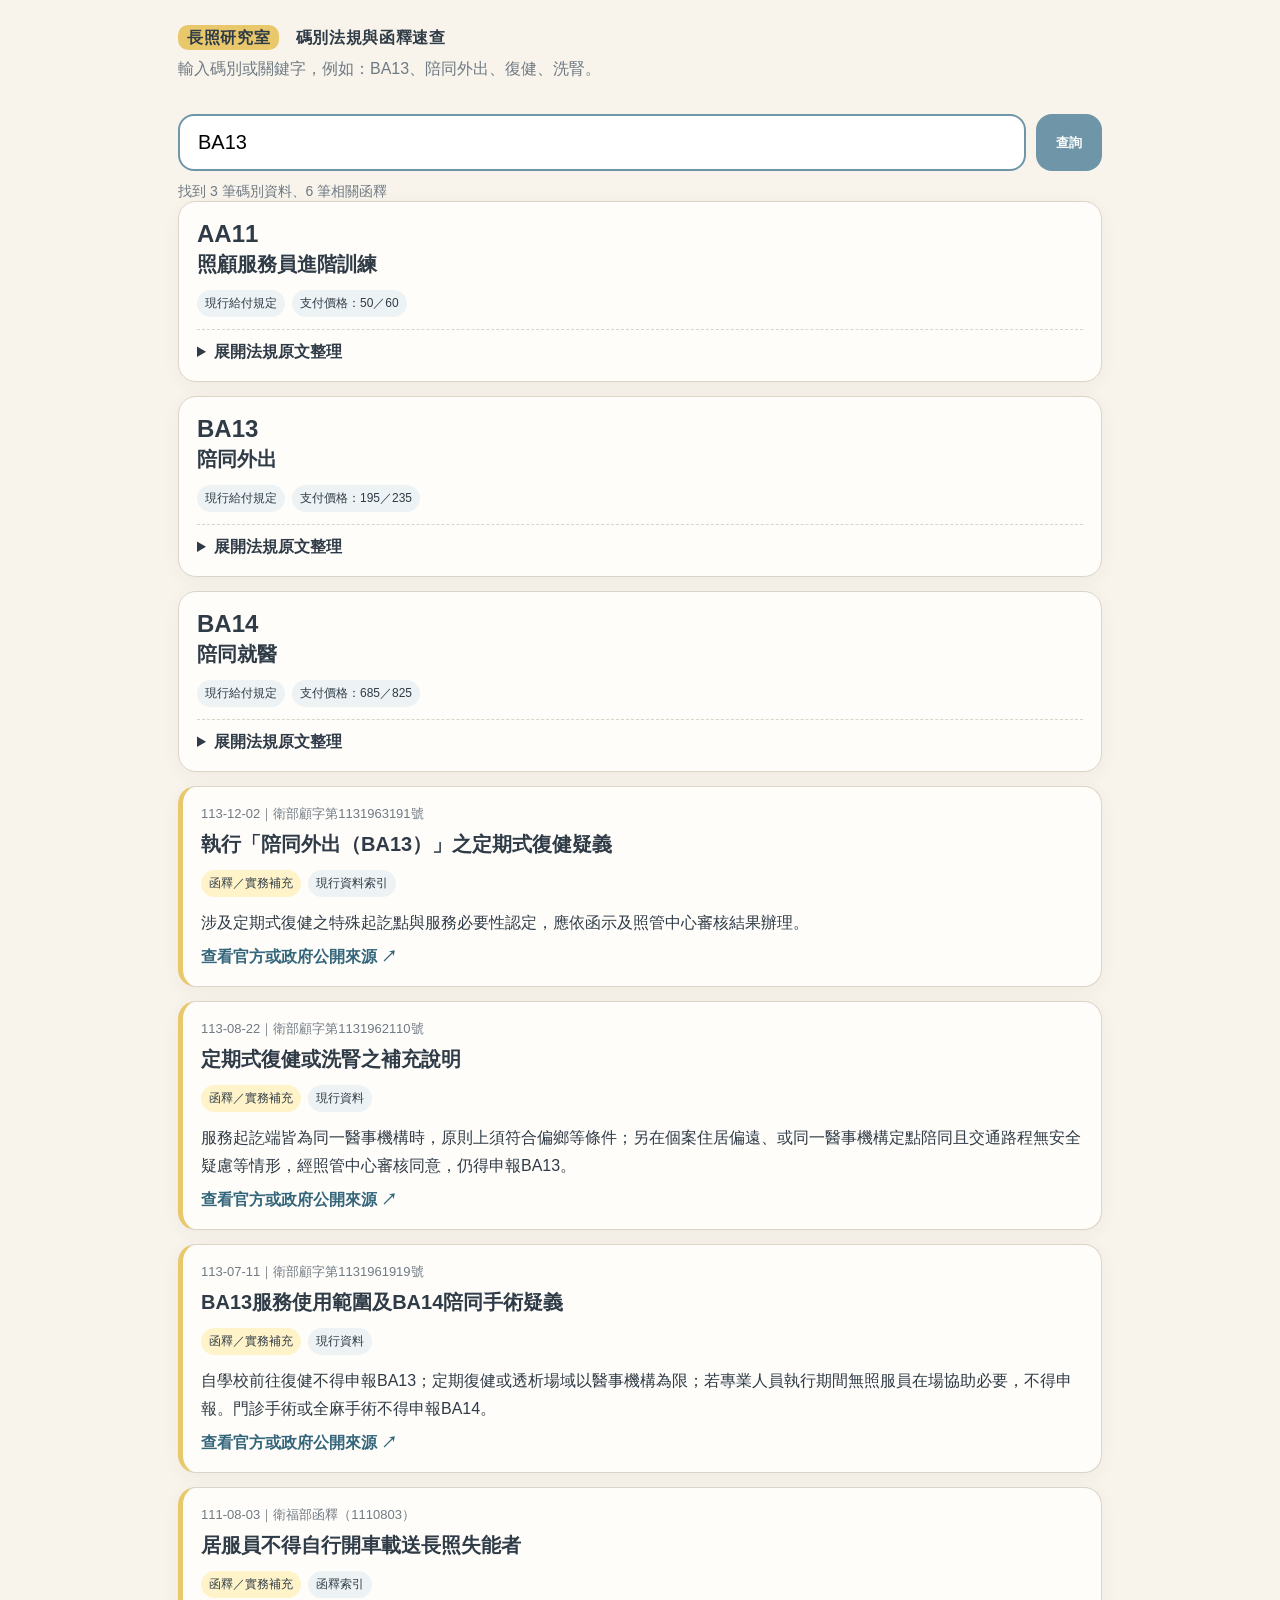
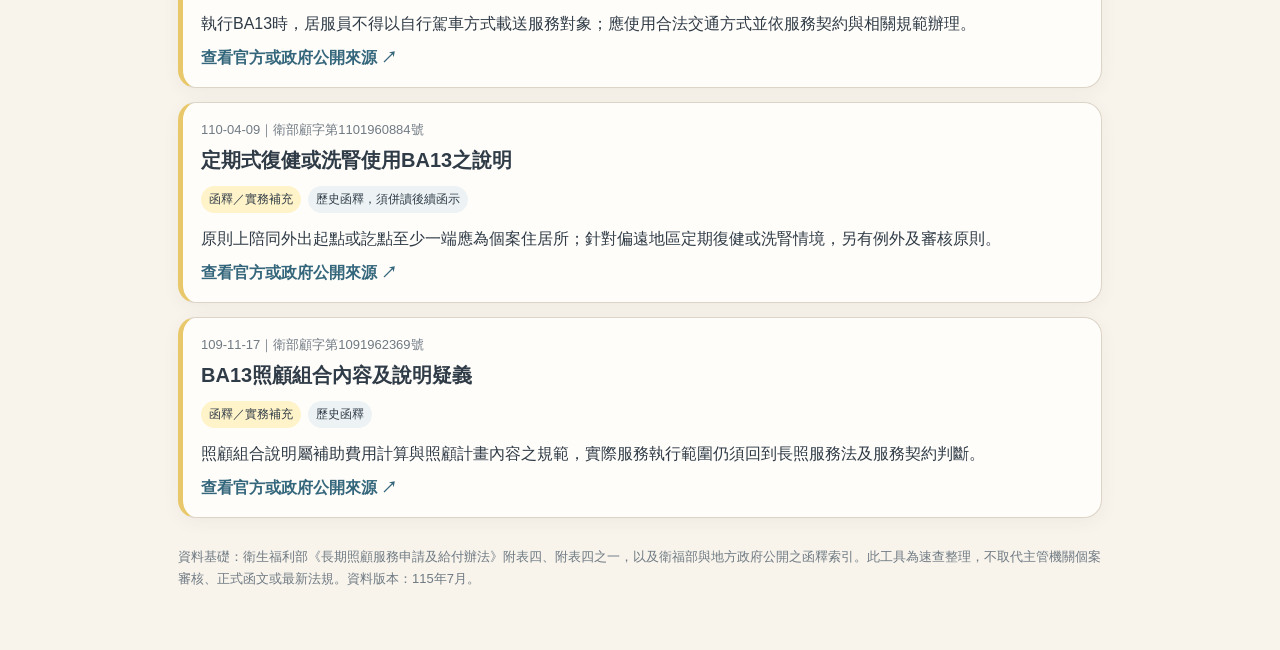
==== law/index.html @ fe9f3be3 "Add files via upload" ====
<!doctype html><html lang="zh-Hant"><head><meta charset="utf-8"><meta name="viewport" content="width=device-width,initial-scale=1"><title>長照研究室｜碼別法規與函釋速查</title><style>
:root{--bg:#f8f4ec;--card:#fffdfa;--ink:#2f3b46;--muted:#6f7a83;--blue:#6f96a8;--yellow:#e8c86b;--line:#ddd4c8;--warn:#fff3c9}*{box-sizing:border-box}body{margin:0;background:var(--bg);color:var(--ink);font-family:-apple-system,BlinkMacSystemFont,"Noto Sans TC","PingFang TC",sans-serif}.wrap{max-width:960px;margin:auto;padding:28px 18px 60px}header{margin-bottom:22px}.brand{font-weight:800;letter-spacing:.04em}.brand span{background:var(--yellow);padding:4px 9px;border-radius:10px}.sub{color:var(--muted);margin-top:10px}.search{display:flex;gap:10px;position:sticky;top:0;padding:12px 0;background:linear-gradient(var(--bg) 80%,transparent);z-index:5}.search input{flex:1;font-size:20px;padding:15px 18px;border:2px solid var(--blue);border-radius:16px;background:#fff;outline:none}.search button{border:0;border-radius:16px;padding:0 20px;background:var(--blue);color:white;font-weight:700}.hint,.count{color:var(--muted);font-size:14px}.grid{display:grid;gap:14px}.card{background:var(--card);border:1px solid var(--line);border-radius:18px;padding:18px;box-shadow:0 4px 18px rgba(60,50,40,.05)}.code{font-size:24px;font-weight:900}.title{font-size:20px;font-weight:700;margin:3px 0 12px}.tags{display:flex;gap:7px;flex-wrap:wrap;margin-bottom:12px}.tag{font-size:12px;background:#edf3f5;padding:5px 8px;border-radius:99px}.tag.warn{background:var(--warn)}details{border-top:1px dashed var(--line);padding-top:12px;margin-top:12px}summary{cursor:pointer;font-weight:700}.raw{white-space:pre-wrap;font-size:14px;line-height:1.7;margin-top:10px;background:#f6f3ed;padding:14px;border-radius:12px;overflow:auto}.interp{border-left:5px solid var(--yellow)}.meta{font-size:13px;color:var(--muted);margin-bottom:8px}.summary{line-height:1.75}.source{display:inline-block;margin-top:10px;color:#35677c;font-weight:700;text-decoration:none}.empty{text-align:center;padding:40px;color:var(--muted)}footer{margin-top:28px;font-size:13px;color:var(--muted);line-height:1.7}@media(max-width:620px){.search button{display:none}.code{font-size:22px}.title{font-size:18px}}
</style></head><body><div class="wrap"><header><div class="brand"><span>長照研究室</span>　碼別法規與函釋速查</div><div class="sub">輸入碼別或關鍵字，例如：BA13、陪同外出、復健、洗腎。</div></header><div class="search"><input id="q" autofocus placeholder="輸入碼別或服務名稱"><button id="go">查詢</button></div><div id="count" class="count"></div><div id="results" class="grid"></div><footer>資料基礎：衛生福利部《長期照顧服務申請及給付辦法》附表四、附表四之一，以及衛福部與地方政府公開之函釋索引。此工具為速查整理，不取代主管機關個案審核、正式函文或最新法規。資料版本：115年7月。</footer></div><script src="data.js"></script><script>
const q=document.querySelector('#q'),results=document.querySelector('#results'),count=document.querySelector('#count');
const norm=s=>(s||'').toString().toLowerCase().replace(/[\s()（）－—_-]/g,'');
function esc(s){return String(s).replace(/[&<>"']/g,m=>({'&':'&amp;','<':'&lt;','>':'&gt;','"':'&quot;',"'":'&#39;'}[m]))}
function render(){const term=norm(q.value); if(!term){results.innerHTML='<div class="empty">輸入 BA13 試試看。</div>';count.textContent='';return}
 const codes=CODE_DATA.filter(x=>norm(x.searchText).includes(term)).slice(0,30);
 const ints=INTERPRETATIONS.filter(x=>norm([x.codes,x.title,x.summary,x.keywords,x.docNo].join(' ')).includes(term));
 count.textContent=`找到 ${codes.length} 筆碼別資料、${ints.length} 筆相關函釋`;
 let h=''; codes.forEach(x=>{h+=`<section class="card"><div class="code">${esc(x.code)}</div><div class="title">${esc(x.title)}</div><div class="tags"><span class="tag">現行給付規定</span>${x.prices?.length?`<span class="tag">支付價格：${esc(x.prices.join('／'))}</span>`:''}</div><details><summary>展開法規原文整理</summary><div class="raw">${esc(x.raw)}</div></details></section>`});
 ints.forEach(x=>{h+=`<section class="card interp"><div class="meta">${esc(x.date)}｜${esc(x.docNo)}</div><div class="title">${esc(x.title)}</div><div class="tags"><span class="tag warn">函釋／實務補充</span><span class="tag">${esc(x.status)}</span></div><div class="summary">${esc(x.summary)}</div><a class="source" href="${esc(x.source)}" target="_blank" rel="noopener">查看官方或政府公開來源 ↗</a></section>`});
 results.innerHTML=h||'<div class="empty">目前沒有找到資料。可改用碼別、服務名稱或情境關鍵字。</div>'}
q.addEventListener('input',render);document.querySelector('#go').onclick=render;q.value='BA13';render();</script></body></html>
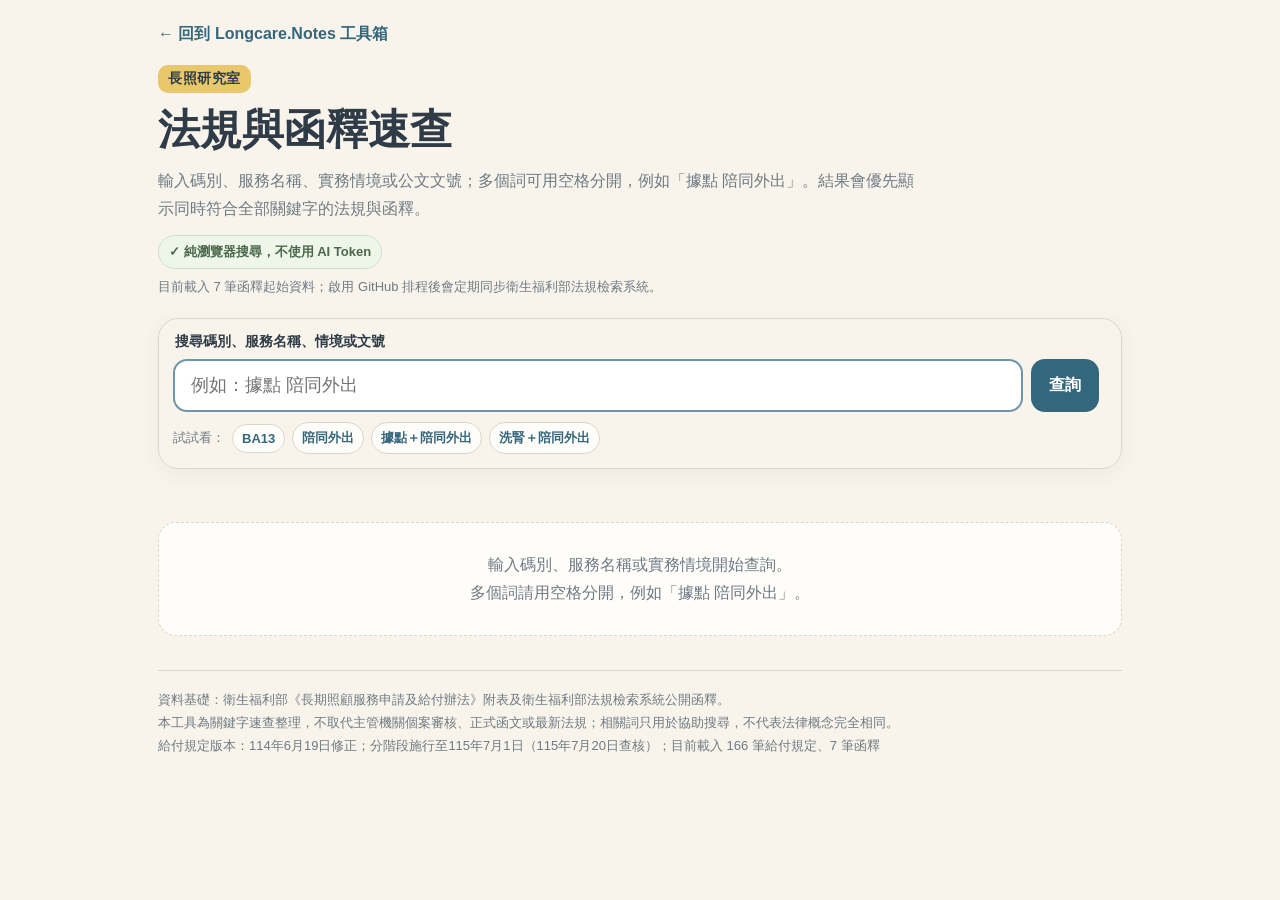
==== commit 73263eb0: "Add files via upload" ====
--- a/law/index.html
+++ b/law/index.html
@@ -1,14 +1,938 @@
-<!doctype html><html lang="zh-Hant"><head><meta charset="utf-8"><meta name="viewport" content="width=device-width,initial-scale=1"><title>長照研究室｜碼別法規與函釋速查</title><style>
-:root{--bg:#f8f4ec;--card:#fffdfa;--ink:#2f3b46;--muted:#6f7a83;--blue:#6f96a8;--yellow:#e8c86b;--line:#ddd4c8;--warn:#fff3c9}*{box-sizing:border-box}body{margin:0;background:var(--bg);color:var(--ink);font-family:-apple-system,BlinkMacSystemFont,"Noto Sans TC","PingFang TC",sans-serif}.wrap{max-width:960px;margin:auto;padding:28px 18px 60px}header{margin-bottom:22px}.brand{font-weight:800;letter-spacing:.04em}.brand span{background:var(--yellow);padding:4px 9px;border-radius:10px}.sub{color:var(--muted);margin-top:10px}.search{display:flex;gap:10px;position:sticky;top:0;padding:12px 0;background:linear-gradient(var(--bg) 80%,transparent);z-index:5}.search input{flex:1;font-size:20px;padding:15px 18px;border:2px solid var(--blue);border-radius:16px;background:#fff;outline:none}.search button{border:0;border-radius:16px;padding:0 20px;background:var(--blue);color:white;font-weight:700}.hint,.count{color:var(--muted);font-size:14px}.grid{display:grid;gap:14px}.card{background:var(--card);border:1px solid var(--line);border-radius:18px;padding:18px;box-shadow:0 4px 18px rgba(60,50,40,.05)}.code{font-size:24px;font-weight:900}.title{font-size:20px;font-weight:700;margin:3px 0 12px}.tags{display:flex;gap:7px;flex-wrap:wrap;margin-bottom:12px}.tag{font-size:12px;background:#edf3f5;padding:5px 8px;border-radius:99px}.tag.warn{background:var(--warn)}details{border-top:1px dashed var(--line);padding-top:12px;margin-top:12px}summary{cursor:pointer;font-weight:700}.raw{white-space:pre-wrap;font-size:14px;line-height:1.7;margin-top:10px;background:#f6f3ed;padding:14px;border-radius:12px;overflow:auto}.interp{border-left:5px solid var(--yellow)}.meta{font-size:13px;color:var(--muted);margin-bottom:8px}.summary{line-height:1.75}.source{display:inline-block;margin-top:10px;color:#35677c;font-weight:700;text-decoration:none}.empty{text-align:center;padding:40px;color:var(--muted)}footer{margin-top:28px;font-size:13px;color:var(--muted);line-height:1.7}@media(max-width:620px){.search button{display:none}.code{font-size:22px}.title{font-size:18px}}
-</style></head><body><div class="wrap"><header><div class="brand"><span>長照研究室</span>　碼別法規與函釋速查</div><div class="sub">輸入碼別或關鍵字，例如：BA13、陪同外出、復健、洗腎。</div></header><div class="search"><input id="q" autofocus placeholder="輸入碼別或服務名稱"><button id="go">查詢</button></div><div id="count" class="count"></div><div id="results" class="grid"></div><footer>資料基礎：衛生福利部《長期照顧服務申請及給付辦法》附表四、附表四之一，以及衛福部與地方政府公開之函釋索引。此工具為速查整理，不取代主管機關個案審核、正式函文或最新法規。資料版本：115年7月。</footer></div><script src="data.js"></script><script>
-const q=document.querySelector('#q'),results=document.querySelector('#results'),count=document.querySelector('#count');
-const norm=s=>(s||'').toString().toLowerCase().replace(/[\s()（）－—_-]/g,'');
-function esc(s){return String(s).replace(/[&<>"']/g,m=>({'&':'&amp;','<':'&lt;','>':'&gt;','"':'&quot;',"'":'&#39;'}[m]))}
-function render(){const term=norm(q.value); if(!term){results.innerHTML='<div class="empty">輸入 BA13 試試看。</div>';count.textContent='';return}
- const codes=CODE_DATA.filter(x=>norm(x.searchText).includes(term)).slice(0,30);
- const ints=INTERPRETATIONS.filter(x=>norm([x.codes,x.title,x.summary,x.keywords,x.docNo].join(' ')).includes(term));
- count.textContent=`找到 ${codes.length} 筆碼別資料、${ints.length} 筆相關函釋`;
- let h=''; codes.forEach(x=>{h+=`<section class="card"><div class="code">${esc(x.code)}</div><div class="title">${esc(x.title)}</div><div class="tags"><span class="tag">現行給付規定</span>${x.prices?.length?`<span class="tag">支付價格：${esc(x.prices.join('／'))}</span>`:''}</div><details><summary>展開法規原文整理</summary><div class="raw">${esc(x.raw)}</div></details></section>`});
- ints.forEach(x=>{h+=`<section class="card interp"><div class="meta">${esc(x.date)}｜${esc(x.docNo)}</div><div class="title">${esc(x.title)}</div><div class="tags"><span class="tag warn">函釋／實務補充</span><span class="tag">${esc(x.status)}</span></div><div class="summary">${esc(x.summary)}</div><a class="source" href="${esc(x.source)}" target="_blank" rel="noopener">查看官方或政府公開來源 ↗</a></section>`});
- results.innerHTML=h||'<div class="empty">目前沒有找到資料。可改用碼別、服務名稱或情境關鍵字。</div>'}
-q.addEventListener('input',render);document.querySelector('#go').onclick=render;q.value='BA13';render();</script></body></html>+<!doctype html>
+<html lang="zh-Hant">
+<head>
+  <meta charset="utf-8" />
+  <meta name="viewport" content="width=device-width, initial-scale=1" />
+  <meta name="description" content="長照碼別、給付規定與政府公開函釋關鍵字速查。" />
+  <title>長照研究室｜法規與函釋速查</title>
+  <style>
+    :root {
+      --bg: #f8f4ec;
+      --card: #fffdfa;
+      --ink: #2f3b46;
+      --muted: #6f7a83;
+      --blue: #6f96a8;
+      --blue-dark: #35677c;
+      --yellow: #e8c86b;
+      --line: #ddd4c8;
+      --warn: #fff3c9;
+      --soft: #edf3f5;
+      --success: #edf6e9;
+      --danger: #fff0ea;
+      --shadow: 0 5px 20px rgba(60, 50, 40, .06);
+    }
+
+    * { box-sizing: border-box; }
+
+    html { scroll-behavior: smooth; }
+
+    body {
+      margin: 0;
+      background: var(--bg);
+      color: var(--ink);
+      font-family: -apple-system, BlinkMacSystemFont, "Noto Sans TC", "PingFang TC", sans-serif;
+    }
+
+    button,
+    input { font: inherit; }
+
+    button { cursor: pointer; }
+
+    .skip-link {
+      position: fixed;
+      left: 12px;
+      top: -60px;
+      z-index: 30;
+      padding: 10px 14px;
+      border-radius: 10px;
+      background: var(--ink);
+      color: #fff;
+    }
+
+    .skip-link:focus { top: 12px; }
+
+    .wrap {
+      width: min(100%, 1000px);
+      margin: 0 auto;
+      padding: 24px 18px 60px;
+    }
+
+    .back-link {
+      display: inline-flex;
+      align-items: center;
+      gap: 6px;
+      margin-bottom: 20px;
+      color: var(--blue-dark);
+      font-weight: 800;
+      text-decoration: none;
+    }
+
+    .back-link:hover,
+    .back-link:focus-visible { text-decoration: underline; }
+
+    .page-header { margin-bottom: 18px; }
+
+    .brand {
+      display: inline-block;
+      margin-bottom: 12px;
+      padding: 5px 10px;
+      border-radius: 10px;
+      background: var(--yellow);
+      font-size: 14px;
+      font-weight: 900;
+      letter-spacing: .04em;
+    }
+
+    h1 {
+      margin: 0;
+      font-size: clamp(28px, 6vw, 42px);
+      line-height: 1.2;
+    }
+
+    .subtitle {
+      max-width: 760px;
+      margin: 12px 0 0;
+      color: var(--muted);
+      line-height: 1.75;
+    }
+
+    .local-search-note {
+      display: inline-flex;
+      align-items: center;
+      gap: 6px;
+      margin-top: 12px;
+      padding: 7px 10px;
+      border: 1px solid #cfe0d0;
+      border-radius: 999px;
+      background: var(--success);
+      color: #4b684b;
+      font-size: 13px;
+      font-weight: 800;
+    }
+
+    .sync-note {
+      margin-top: 8px;
+      color: var(--muted);
+      font-size: 13px;
+      line-height: 1.6;
+    }
+
+    .search-panel {
+      position: sticky;
+      top: 0;
+      z-index: 10;
+      margin: 20px 0 14px;
+      padding: 14px;
+      border: 1px solid var(--line);
+      border-radius: 20px;
+      background: rgba(248, 244, 236, .96);
+      box-shadow: var(--shadow);
+      backdrop-filter: blur(8px);
+    }
+
+    .search-label {
+      display: block;
+      margin: 0 0 8px 2px;
+      font-size: 14px;
+      font-weight: 800;
+    }
+
+    .search-row {
+      display: grid;
+      grid-template-columns: 1fr auto auto;
+      gap: 8px;
+    }
+
+    .search-row input {
+      min-width: 0;
+      padding: 14px 16px;
+      border: 2px solid var(--blue);
+      border-radius: 14px;
+      background: #fff;
+      color: var(--ink);
+      font-size: 18px;
+      outline: none;
+    }
+
+    .search-row input:focus {
+      border-color: var(--blue-dark);
+      box-shadow: 0 0 0 3px rgba(111, 150, 168, .18);
+    }
+
+    .primary-button,
+    .secondary-button {
+      min-height: 52px;
+      padding: 0 18px;
+      border-radius: 14px;
+      font-weight: 900;
+    }
+
+    .primary-button {
+      border: 0;
+      background: var(--blue-dark);
+      color: #fff;
+    }
+
+    .secondary-button {
+      border: 1px solid var(--line);
+      background: var(--card);
+      color: var(--ink);
+    }
+
+    .primary-button:hover,
+    .primary-button:focus-visible { background: #28596d; }
+
+    .secondary-button:hover,
+    .secondary-button:focus-visible { border-color: var(--blue); }
+
+    .example-row {
+      display: flex;
+      align-items: center;
+      gap: 7px;
+      flex-wrap: wrap;
+      margin-top: 10px;
+      color: var(--muted);
+      font-size: 13px;
+    }
+
+    .example-button {
+      padding: 6px 9px;
+      border: 1px solid var(--line);
+      border-radius: 999px;
+      background: var(--card);
+      color: var(--blue-dark);
+      font-weight: 800;
+    }
+
+    .example-button:hover,
+    .example-button:focus-visible { border-color: var(--blue); }
+
+    .expanded-terms {
+      margin: 9px 2px 0;
+      color: var(--muted);
+      font-size: 13px;
+      line-height: 1.6;
+    }
+
+    .result-summary {
+      min-height: 25px;
+      margin: 14px 2px;
+      color: var(--muted);
+      font-size: 14px;
+      line-height: 1.6;
+    }
+
+    .result-summary strong { color: var(--ink); }
+
+    .result-group { margin-top: 24px; }
+
+    .group-heading {
+      display: flex;
+      align-items: center;
+      gap: 9px;
+      margin: 0 0 11px;
+      font-size: 20px;
+    }
+
+    .group-count {
+      min-width: 27px;
+      padding: 3px 7px;
+      border-radius: 999px;
+      background: var(--soft);
+      color: var(--blue-dark);
+      font-size: 12px;
+      text-align: center;
+    }
+
+    .grid { display: grid; gap: 14px; }
+
+    .card {
+      border: 1px solid var(--line);
+      border-radius: 18px;
+      background: var(--card);
+      padding: 18px;
+      box-shadow: var(--shadow);
+    }
+
+    .card.interpretation { border-left: 5px solid var(--yellow); }
+
+    .card-head {
+      display: flex;
+      align-items: flex-start;
+      justify-content: space-between;
+      gap: 12px;
+    }
+
+    .code {
+      margin-bottom: 3px;
+      color: var(--blue-dark);
+      font-size: 25px;
+      font-weight: 950;
+      letter-spacing: .02em;
+    }
+
+    .title {
+      margin: 0;
+      font-size: 20px;
+      line-height: 1.45;
+    }
+
+    .match-label {
+      flex: 0 0 auto;
+      padding: 5px 8px;
+      border-radius: 999px;
+      background: var(--success);
+      color: #4b684b;
+      font-size: 12px;
+      font-weight: 900;
+    }
+
+    .match-label.related {
+      background: var(--warn);
+      color: #7b6322;
+    }
+
+    .match-label.partial {
+      background: var(--soft);
+      color: var(--muted);
+    }
+
+    .tags {
+      display: flex;
+      gap: 7px;
+      flex-wrap: wrap;
+      margin: 11px 0;
+    }
+
+    .tag {
+      padding: 5px 8px;
+      border-radius: 999px;
+      background: var(--soft);
+      font-size: 12px;
+    }
+
+    .tag.warn { background: var(--warn); }
+
+    .meta-grid {
+      display: grid;
+      grid-template-columns: repeat(2, minmax(0, 1fr));
+      gap: 8px;
+      margin-top: 12px;
+    }
+
+    .meta-item {
+      padding: 10px 12px;
+      border: 1px solid #ece4da;
+      border-radius: 12px;
+      background: #fff;
+      line-height: 1.55;
+    }
+
+    .meta-item span {
+      display: block;
+      margin-bottom: 2px;
+      color: var(--muted);
+      font-size: 12px;
+    }
+
+    .meta-item strong {
+      font-size: 14px;
+      overflow-wrap: anywhere;
+    }
+
+    .summary,
+    .match-snippet {
+      margin-top: 12px;
+      line-height: 1.8;
+      white-space: pre-wrap;
+    }
+
+    .match-snippet {
+      padding: 13px 14px;
+      border-radius: 13px;
+      background: #f7f3eb;
+    }
+
+    .match-snippet strong {
+      display: block;
+      margin-bottom: 4px;
+      color: var(--blue-dark);
+      font-size: 13px;
+    }
+
+    mark {
+      padding: 0 .08em;
+      border-radius: 3px;
+      background: #ffe58f;
+      color: inherit;
+    }
+
+    details {
+      margin-top: 13px;
+      padding-top: 12px;
+      border-top: 1px dashed var(--line);
+    }
+
+    summary {
+      color: var(--blue-dark);
+      cursor: pointer;
+      font-weight: 900;
+    }
+
+    .raw {
+      margin-top: 10px;
+      padding: 14px;
+      border-radius: 12px;
+      background: #f6f3ed;
+      font-size: 14px;
+      line-height: 1.75;
+      overflow-wrap: anywhere;
+      white-space: pre-wrap;
+    }
+
+    .source-link {
+      display: inline-flex;
+      align-items: center;
+      gap: 5px;
+      margin-top: 13px;
+      color: var(--blue-dark);
+      font-weight: 900;
+      text-decoration: none;
+    }
+
+    .source-link:hover,
+    .source-link:focus-visible { text-decoration: underline; }
+
+    .notice,
+    .empty {
+      padding: 28px 20px;
+      border: 1px dashed var(--line);
+      border-radius: 18px;
+      background: var(--card);
+      color: var(--muted);
+      line-height: 1.75;
+      text-align: center;
+    }
+
+    .notice.warning {
+      margin-bottom: 14px;
+      padding: 14px 16px;
+      border-style: solid;
+      background: var(--warn);
+      color: #725e25;
+      text-align: left;
+    }
+
+    .notice.error {
+      border-style: solid;
+      border-color: #ecc8bd;
+      background: var(--danger);
+      color: #8b4e42;
+    }
+
+    footer {
+      margin-top: 34px;
+      padding-top: 18px;
+      border-top: 1px solid var(--line);
+      color: var(--muted);
+      font-size: 13px;
+      line-height: 1.75;
+    }
+
+    .meta-item.wide { grid-column: 1 / -1; }
+
+    [hidden] { display: none !important; }
+
+    @media (max-width: 680px) {
+      .wrap { padding: 18px 14px 44px; }
+      .search-panel { margin-inline: -4px; padding: 11px; }
+      .search-row { grid-template-columns: 1fr auto; }
+      .secondary-button { grid-column: 1 / -1; min-height: 42px; }
+      .card-head { display: block; }
+      .match-label { display: inline-block; margin-top: 9px; }
+      .meta-grid { grid-template-columns: 1fr; }
+      .title { font-size: 18px; }
+    }
+
+    @media (prefers-reduced-motion: reduce) {
+      html { scroll-behavior: auto; }
+    }
+  </style>
+</head>
+<body>
+  <a class="skip-link" href="#results">跳到查詢結果</a>
+
+  <div class="wrap">
+    <header class="page-header">
+      <a class="back-link" href="../">← 回到 Longcare.Notes 工具箱</a>
+      <div><span class="brand">長照研究室</span></div>
+      <h1>法規與函釋速查</h1>
+      <p class="subtitle">輸入碼別、服務名稱、實務情境或公文文號；多個詞可用空格分開，例如「據點 陪同外出」。結果會優先顯示同時符合全部關鍵字的法規與函釋。</p>
+      <div class="local-search-note">✓ 純瀏覽器搜尋，不使用 AI Token</div>
+      <div id="syncStatus" class="sync-note">函釋資料由衛生福利部法規檢索系統定期同步。</div>
+    </header>
+
+    <main>
+      <section class="search-panel" aria-label="法規搜尋">
+        <label class="search-label" for="q">搜尋碼別、服務名稱、情境或文號</label>
+        <div class="search-row">
+          <input id="q" type="search" inputmode="search" autocomplete="off" placeholder="例如：據點 陪同外出" aria-describedby="search-help" />
+          <button id="go" class="primary-button" type="button">查詢</button>
+          <button id="clear" class="secondary-button" type="button" hidden>清除</button>
+        </div>
+        <div id="search-help" class="example-row">
+          <span>試試看：</span>
+          <button class="example-button" type="button" data-query="BA13">BA13</button>
+          <button class="example-button" type="button" data-query="陪同外出">陪同外出</button>
+          <button class="example-button" type="button" data-query="據點 陪同外出">據點＋陪同外出</button>
+          <button class="example-button" type="button" data-query="洗腎 陪同外出">洗腎＋陪同外出</button>
+        </div>
+        <div id="expandedTerms" class="expanded-terms" hidden></div>
+      </section>
+
+      <div id="count" class="result-summary" role="status" aria-live="polite"></div>
+      <div id="results"></div>
+    </main>
+
+    <footer>
+      <div>資料基礎：衛生福利部《長期照顧服務申請及給付辦法》附表及衛生福利部法規檢索系統公開函釋。</div>
+      <div>本工具為關鍵字速查整理，不取代主管機關個案審核、正式函文或最新法規；相關詞只用於協助搜尋，不代表法律概念完全相同。</div>
+      <div id="dataVersion">資料版本：請以 data.js 標示版本為準。</div>
+    </footer>
+  </div>
+
+  <script src="data.js"></script>
+  <script src="interpretations.js"></script>
+  <script>
+    (() => {
+      'use strict';
+
+      const CODE_ROWS = typeof CODE_DATA !== 'undefined' && Array.isArray(CODE_DATA) ? CODE_DATA : [];
+      const INTERPRETATION_ROWS = typeof INTERPRETATIONS !== 'undefined' && Array.isArray(INTERPRETATIONS) ? INTERPRETATIONS : [];
+      const META = typeof DATA_META !== 'undefined' && DATA_META && typeof DATA_META === 'object' ? DATA_META : {};
+      const SYNC_META = typeof INTERPRETATION_META !== 'undefined' && INTERPRETATION_META && typeof INTERPRETATION_META === 'object' ? INTERPRETATION_META : {};
+
+      const q = document.querySelector('#q');
+      const results = document.querySelector('#results');
+      const count = document.querySelector('#count');
+      const clearButton = document.querySelector('#clear');
+      const expandedTerms = document.querySelector('#expandedTerms');
+      const dataVersion = document.querySelector('#dataVersion');
+      const syncStatus = document.querySelector('#syncStatus');
+
+      const RELATED_TERM_GROUPS = [
+        ['BA13', '陪同外出', '陪同就醫', '外出陪同'],
+        ['據點', 'C據點', 'C級巷弄長照站', '巷弄長照站', '社區照顧關懷據點'],
+        ['洗腎', '血液透析', '透析'],
+        ['復健', '復能', '物理治療', '職能治療']
+      ];
+
+      const normalize = value => String(value ?? '')
+        .normalize('NFKC')
+        .toLocaleLowerCase('zh-Hant')
+        .replace(/[\s\u3000()[\]{}（）【】《》〈〉「」『』,，、。.;；:：!?！？'"“”‘’·•/\\|+＝=_\-–—]/g, '');
+
+      const asText = value => {
+        if (Array.isArray(value)) return value.map(asText).filter(Boolean).join(' ');
+        if (value && typeof value === 'object') return Object.values(value).map(asText).filter(Boolean).join(' ');
+        return value == null ? '' : String(value);
+      };
+
+      const asList = value => {
+        if (Array.isArray(value)) return value.map(asText).filter(Boolean);
+        if (!value) return [];
+        return String(value).split(/[、,，/\s]+/).map(item => item.trim()).filter(Boolean);
+      };
+
+      const unique = values => [...new Map(values.filter(Boolean).map(value => [normalize(value), String(value)])).values()];
+
+      const tokenize = value => unique(String(value || '')
+        .trim()
+        .split(/[\s\u3000,，、;；|+]+/)
+        .map(item => item.trim())
+        .filter(Boolean));
+
+      const alternativesFor = token => {
+        const tokenKey = normalize(token);
+        const group = RELATED_TERM_GROUPS.find(terms => terms.some(term => normalize(term) === tokenKey));
+        return unique([token, ...(group || [])]);
+      };
+
+      const escapeHtml = value => String(value ?? '').replace(/[&<>"']/g, char => ({
+        '&': '&amp;', '<': '&lt;', '>': '&gt;', '"': '&quot;', "'": '&#39;'
+      })[char]);
+
+      const escapeRegExp = value => String(value).replace(/[.*+?^${}()|[\]\\]/g, '\\$&');
+
+      const highlight = (value, phrases) => {
+        const source = String(value ?? '');
+        const visiblePhrases = unique(phrases).filter(term => String(term).length > 0).sort((a, b) => b.length - a.length);
+        if (!source || !visiblePhrases.length) return escapeHtml(source);
+        const expression = new RegExp(`(${visiblePhrases.map(escapeRegExp).join('|')})`, 'gi');
+        return source.split(expression).map(part => {
+          const isHit = visiblePhrases.some(term => normalize(term) === normalize(part));
+          return isHit ? `<mark>${escapeHtml(part)}</mark>` : escapeHtml(part);
+        }).join('');
+      };
+
+      const safeUrl = value => {
+        if (!value) return '';
+        try {
+          const parsed = new URL(String(value), document.baseURI);
+          return ['http:', 'https:'].includes(parsed.protocol) ? parsed.href : '';
+        } catch (_) {
+          return '';
+        }
+      };
+
+      const inferSourceName = (item, kind) => {
+        const explicit = item.sourceName || item.sourceTitle || item.agency || item.issuer || item.authority || item.department || item.lawName || item.basis;
+        if (explicit) return asText(explicit);
+        if (/衛(?:部|福部)/.test(asText(item.docNo))) return '衛生福利部（函文）';
+        const url = safeUrl(item.source || item.sourceUrl || item.url);
+        if (url.includes('mohw.gov.tw')) return '衛生福利部';
+        if (url.includes('law.moj.gov.tw')) return '全國法規資料庫';
+        if (url.includes('.gov.tw')) return '政府機關公開來源';
+        return kind === 'code' ? '長期照顧服務申請及給付辦法（附表）' : '政府公開函釋來源';
+      };
+
+      const fieldsFor = (item, kind) => kind === 'code' ? [
+        { value: item.code, weight: 110 },
+        { value: item.title, weight: 65 },
+        { value: item.searchText, weight: 55 },
+        { value: item.keywords, weight: 45 },
+        { value: item.raw, weight: 24 },
+        { value: item.sourceName || item.sourceTitle || item.lawName || item.basis, weight: 15 }
+      ] : [
+        { value: item.codes, weight: 100 },
+        { value: item.docNo, weight: 90 },
+        { value: item.title, weight: 65 },
+        { value: item.keywords, weight: 55 },
+        { value: item.summary, weight: 35 },
+        { value: item.raw || item.content, weight: 25 },
+        { value: item.sourceName || item.agency || item.issuer || item.authority, weight: 18 },
+        { value: item.status, weight: 8 }
+      ];
+
+      const scoreItem = (item, kind, tokenSets, rawQuery) => {
+        const fields = fieldsFor(item, kind).map(field => ({ ...field, text: normalize(asText(field.value)) }));
+        const matchedPhrases = [];
+        let score = 0;
+        let coverage = 0;
+
+        tokenSets.forEach(alternatives => {
+          let bestScore = 0;
+          let bestPhrase = '';
+          fields.forEach(field => {
+            alternatives.forEach(phrase => {
+              const phraseKey = normalize(phrase);
+              if (!phraseKey || !field.text.includes(phraseKey)) return;
+              const exactBonus = field.text === phraseKey ? 18 : 0;
+              const candidateScore = field.weight + exactBonus + Math.min(phraseKey.length, 12);
+              if (candidateScore > bestScore) {
+                bestScore = candidateScore;
+                bestPhrase = phrase;
+              }
+            });
+          });
+          if (bestScore > 0) {
+            coverage += 1;
+            score += bestScore;
+            matchedPhrases.push(bestPhrase);
+          }
+        });
+
+        const fullQuery = normalize(rawQuery);
+        const fullText = fields.map(field => field.text).join('');
+        if (fullQuery && fullText.includes(fullQuery)) score += 35;
+        if (coverage === tokenSets.length && coverage > 0) score += 160;
+        else score += coverage * 8;
+
+        return { item, kind, coverage, score, matchedPhrases: unique(matchedPhrases), related: false };
+      };
+
+      const extractCodes = value => {
+        const direct = asList(value);
+        const found = asText(value).toUpperCase().match(/\b[A-Z]{1,4}\s*\d{1,3}[A-Z]?\b/g) || [];
+        return unique([...direct, ...found].map(code => normalize(code).toUpperCase()));
+      };
+
+      const recordCodes = result => result.kind === 'code'
+        ? extractCodes(result.item.code)
+        : extractCodes(result.item.codes || result.item.code);
+
+      const overlaps = (left, right) => left.some(value => right.includes(value));
+
+      const sortMatches = (left, right, totalTokens) => {
+        const leftComplete = left.coverage === totalTokens ? 1 : 0;
+        const rightComplete = right.coverage === totalTokens ? 1 : 0;
+        return rightComplete - leftComplete
+          || Number(right.related) - Number(left.related)
+          || right.coverage - left.coverage
+          || right.score - left.score;
+      };
+
+      const matchLabel = (result, totalTokens) => {
+        if (result.coverage === totalTokens) return '<span class="match-label">完整符合</span>';
+        if (result.related) return '<span class="match-label related">相關碼別／函釋</span>';
+        return `<span class="match-label partial">部分符合 ${result.coverage}/${totalTokens}</span>`;
+      };
+
+      const snippetFrom = (value, phrases, limit = 310) => {
+        const source = String(value ?? '').trim();
+        if (!source) return '';
+        const lines = source.split(/\n+/).map(line => line.trim()).filter(Boolean);
+        const phraseKeys = unique(phrases).map(normalize).filter(Boolean);
+        let selected = lines.find(line => phraseKeys.some(key => normalize(line).includes(key))) || '';
+
+        if (!selected) {
+          const lowered = source.toLocaleLowerCase('zh-Hant');
+          const indexes = unique(phrases)
+            .map(term => lowered.indexOf(String(term).toLocaleLowerCase('zh-Hant')))
+            .filter(index => index >= 0);
+          const firstIndex = indexes.length ? Math.min(...indexes) : 0;
+          const start = Math.max(0, firstIndex - 80);
+          selected = `${start > 0 ? '…' : ''}${source.slice(start, start + limit)}${start + limit < source.length ? '…' : ''}`;
+        }
+
+        if (selected.length > limit) selected = `${selected.slice(0, limit)}…`;
+        return selected;
+      };
+
+      const renderSourceLink = item => {
+        const url = safeUrl(item.source || item.sourceUrl || item.url);
+        return url ? `<a class="source-link" href="${escapeHtml(url)}" target="_blank" rel="noopener noreferrer">查看官方或政府公開來源 <span aria-hidden="true">↗</span></a>` : '';
+      };
+
+      const renderCodeCard = (result, tokenSets) => {
+        const item = result.item;
+        const phrases = unique([...tokenSets.flat(), ...result.matchedPhrases]);
+        const raw = asText(item.raw || item.content || item.text);
+        const snippet = snippetFrom(raw, phrases);
+        const prices = asList(item.prices || item.price);
+        const sourceName = inferSourceName(item, 'code');
+        const money = value => /^\s*[\d,]+\s*$/.test(asText(value)) ? `${asText(value).trim()} 元` : asText(value);
+        const structuredPrices = [
+          item.standardPrice ? `<span class="tag">一般給（支）付：${highlight(money(item.standardPrice), phrases)}</span>` : '',
+          item.remotePrice ? `<span class="tag">原民區／離島：${highlight(money(item.remotePrice), phrases)}</span>` : '',
+          item.rentalPrice ? `<span class="tag">租賃上限：${highlight(money(item.rentalPrice), phrases)}</span>` : '',
+          item.purchasePrice ? `<span class="tag">購置上限：${highlight(money(item.purchasePrice), phrases)}</span>` : ''
+        ].filter(Boolean);
+        const extraMeta = [
+          ['給付方式', item.serviceMode, false],
+          ['購置最低使用年限', item.minimumUseYears ? `${asText(item.minimumUseYears)} 年` : '', false],
+          ['適用對象', item.eligibility, true],
+          ['租賃價格說明', item.priceNote, true]
+        ].filter(([, value]) => value).map(([label, value, wide]) => `
+          <div class="meta-item${wide ? ' wide' : ''}"><span>${escapeHtml(label)}</span><strong>${highlight(value, phrases)}</strong></div>`).join('');
+
+        return `<article class="card">
+          <div class="card-head">
+            <div>
+              <div class="code">${highlight(item.code || '未標示碼別', phrases)}</div>
+              <h3 class="title">${highlight(item.title || '未標示服務名稱', phrases)}</h3>
+            </div>
+            ${matchLabel(result, tokenSets.length)}
+          </div>
+          <div class="tags">
+            <span class="tag">現行給付規定</span>
+            ${item.category ? `<span class="tag">${escapeHtml(asText(item.category))}</span>` : ''}
+            ${structuredPrices.join('')}
+            ${!structuredPrices.length && prices.length ? `<span class="tag">支付價格：${prices.map(price => highlight(money(price), phrases)).join('／')}</span>` : ''}
+          </div>
+          <div class="meta-grid">
+            <div class="meta-item"><span>法規來源</span><strong>${escapeHtml(sourceName)}</strong></div>
+            <div class="meta-item"><span>關聯碼別</span><strong>${escapeHtml(item.code || '未標示')}</strong></div>
+            ${extraMeta}
+          </div>
+          ${snippet ? `<div class="match-snippet"><strong>命中內容</strong>${highlight(snippet, phrases)}</div>` : ''}
+          ${raw ? `<details><summary>查看法規原文整理</summary><div class="raw">${highlight(raw, phrases)}</div></details>` : ''}
+          ${renderSourceLink(item)}
+        </article>`;
+      };
+
+      const renderInterpretationCard = (result, tokenSets) => {
+        const item = result.item;
+        const phrases = unique([...tokenSets.flat(), ...result.matchedPhrases]);
+        const raw = asText(item.raw || item.content);
+        const summary = asText(item.summary) || snippetFrom(raw, phrases, 360);
+        const codes = asList(item.codes || item.code);
+        const sourceName = inferSourceName(item, 'interpretation');
+
+        return `<article class="card interpretation">
+          <div class="card-head">
+            <h3 class="title">${highlight(item.title || '函釋／實務補充', phrases)}</h3>
+            ${matchLabel(result, tokenSets.length)}
+          </div>
+          <div class="tags">
+            <span class="tag warn">函釋／實務補充</span>
+            ${item.status ? `<span class="tag">${escapeHtml(asText(item.status))}</span>` : ''}
+            ${codes.map(code => `<span class="tag">${highlight(code, phrases)}</span>`).join('')}
+          </div>
+          <div class="meta-grid">
+            <div class="meta-item"><span>發文／資料來源</span><strong>${escapeHtml(sourceName)}</strong></div>
+            <div class="meta-item"><span>公文文號</span><strong>${highlight(item.docNo || '未標示', phrases)}</strong></div>
+            ${item.date ? `<div class="meta-item"><span>日期</span><strong>${escapeHtml(asText(item.date))}</strong></div>` : ''}
+            ${codes.length ? `<div class="meta-item"><span>關聯碼別</span><strong>${codes.map(code => highlight(code, phrases)).join('、')}</strong></div>` : ''}
+          </div>
+          ${summary ? `<div class="summary">${highlight(summary, phrases)}</div>` : ''}
+          ${raw && normalize(raw) !== normalize(summary) ? `<details><summary>查看函釋全文</summary><div class="raw">${highlight(raw, phrases)}</div></details>` : ''}
+          ${renderSourceLink(item)}
+        </article>`;
+      };
+
+      const groupMarkup = (heading, icon, items, renderer, tokenSets) => items.length ? `
+        <section class="result-group">
+          <h2 class="group-heading"><span aria-hidden="true">${icon}</span>${heading}<span class="group-count">${items.length}</span></h2>
+          <div class="grid">${items.map(item => renderer(item, tokenSets)).join('')}</div>
+        </section>` : '';
+
+      const updateAddress = rawQuery => {
+        try {
+          const url = new URL(location.href);
+          if (rawQuery) url.searchParams.set('q', rawQuery);
+          else url.searchParams.delete('q');
+          history.replaceState(null, '', url);
+        } catch (_) {
+          // 在本機直接開啟檔案時，部分瀏覽器可能不允許更新網址；不影響搜尋。
+        }
+      };
+
+      const render = () => {
+        const rawQuery = q.value.trim();
+        clearButton.hidden = !rawQuery;
+        updateAddress(rawQuery);
+
+        if (!CODE_ROWS.length && !INTERPRETATION_ROWS.length) {
+          count.textContent = '';
+          expandedTerms.hidden = true;
+          results.innerHTML = '<div class="notice error"><strong>尚未載入法規資料。</strong><br />請確認 law/data.js 已與本頁放在同一個資料夾，並且包含 CODE_DATA 或 INTERPRETATIONS。</div>';
+          return;
+        }
+
+        if (!rawQuery) {
+          count.textContent = '';
+          expandedTerms.hidden = true;
+          results.innerHTML = '<div class="empty">輸入碼別、服務名稱或實務情境開始查詢。<br />多個詞請用空格分開，例如「據點 陪同外出」。</div>';
+          return;
+        }
+
+        const tokens = tokenize(rawQuery);
+        const tokenSets = tokens.map(alternativesFor);
+        const codeScores = CODE_ROWS.map(item => scoreItem(item, 'code', tokenSets, rawQuery));
+        const interpretationScores = INTERPRETATION_ROWS.map(item => scoreItem(item, 'interpretation', tokenSets, rawQuery));
+        const directCodes = codeScores.filter(result => result.coverage > 0);
+        const directInterpretations = interpretationScores.filter(result => result.coverage > 0);
+
+        const fullyMatchedCodes = directCodes.filter(result => result.coverage === tokens.length);
+        const fullyMatchedInterpretations = directInterpretations.filter(result => result.coverage === tokens.length);
+        const focusCodes = unique([
+          ...fullyMatchedCodes.flatMap(recordCodes),
+          ...fullyMatchedInterpretations.flatMap(recordCodes)
+        ]);
+
+        const codeMatches = codeScores
+          .filter(candidate => candidate.coverage > 0 || (focusCodes.length && overlaps(recordCodes(candidate), focusCodes)))
+          .map(candidate => {
+            const related = candidate.coverage < tokens.length && focusCodes.length && overlaps(recordCodes(candidate), focusCodes);
+            return related ? { ...candidate, related: true, score: candidate.score + 90 } : candidate;
+          });
+
+        const interpretationMatches = interpretationScores
+          .filter(candidate => candidate.coverage > 0 || (focusCodes.length && overlaps(recordCodes(candidate), focusCodes)))
+          .map(candidate => {
+            const related = candidate.coverage < tokens.length && focusCodes.length && overlaps(recordCodes(candidate), focusCodes);
+            return related ? { ...candidate, related: true, score: candidate.score + 90 } : candidate;
+          });
+
+        codeMatches.sort((a, b) => sortMatches(a, b, tokens.length));
+        interpretationMatches.sort((a, b) => sortMatches(a, b, tokens.length));
+
+        const shownCodes = codeMatches.slice(0, 30);
+        const shownInterpretations = interpretationMatches.slice(0, 30);
+        const completeCount = [...shownCodes, ...shownInterpretations].filter(item => item.coverage === tokens.length).length;
+
+        const expansions = tokenSets
+          .filter(set => set.length > 1)
+          .map(set => `${escapeHtml(set[0])} → ${set.slice(1).map(escapeHtml).join('、')}`);
+        expandedTerms.hidden = !expansions.length;
+        expandedTerms.innerHTML = expansions.length ? `同時比對常用相關詞：${expansions.join('；')}` : '';
+
+        if (!shownCodes.length && !shownInterpretations.length) {
+          count.innerHTML = `查詢「<strong>${escapeHtml(rawQuery)}</strong>」沒有找到結果。`;
+          results.innerHTML = '<div class="empty">可以改用碼別、較短的服務名稱、公文文號，或把多個詞分開搜尋。</div>';
+          return;
+        }
+
+        count.innerHTML = `查詢「<strong>${escapeHtml(rawQuery)}</strong>」：找到 <strong>${shownCodes.length}</strong> 筆給付規定、<strong>${shownInterpretations.length}</strong> 筆函釋／補充。`;
+        const partialNotice = tokens.length > 1 && completeCount === 0
+          ? '<div class="notice warning">目前沒有單筆資料同時包含全部關鍵字，以下先依符合詞數與關聯碼別排序顯示。建議也分別搜尋各關鍵字確認完整內容。</div>'
+          : '';
+
+        results.innerHTML = partialNotice
+          + groupMarkup('相關給付規定', '📘', shownCodes, renderCodeCard, tokenSets)
+          + groupMarkup('相關函釋與實務補充', '📄', shownInterpretations, renderInterpretationCard, tokenSets);
+      };
+
+      let inputTimer = 0;
+      q.addEventListener('input', () => {
+        window.clearTimeout(inputTimer);
+        inputTimer = window.setTimeout(render, 120);
+      });
+      q.addEventListener('keydown', event => {
+        if (event.key === 'Enter') render();
+        if (event.key === 'Escape') {
+          q.value = '';
+          render();
+        }
+      });
+      document.querySelector('#go').addEventListener('click', render);
+      clearButton.addEventListener('click', () => {
+        q.value = '';
+        render();
+        q.focus();
+      });
+      document.querySelectorAll('[data-query]').forEach(button => {
+        button.addEventListener('click', () => {
+          q.value = button.dataset.query || '';
+          render();
+          q.focus();
+        });
+      });
+
+      const totals = [
+        CODE_ROWS.length ? `${CODE_ROWS.length} 筆給付規定` : '',
+        INTERPRETATION_ROWS.length ? `${INTERPRETATION_ROWS.length} 筆函釋` : ''
+      ].filter(Boolean).join('、');
+      const version = META.version || META.updatedAt || META.lastUpdated || '未標示';
+      dataVersion.textContent = `給付規定版本：${asText(version)}${totals ? `；目前載入 ${totals}` : ''}`;
+
+      const formatSyncTime = value => {
+        if (!value) return '';
+        const parsed = new Date(value);
+        if (Number.isNaN(parsed.getTime())) return asText(value);
+        return parsed.toLocaleString('zh-TW', {
+          timeZone: 'Asia/Taipei',
+          year: 'numeric',
+          month: '2-digit',
+          day: '2-digit',
+          hour: '2-digit',
+          minute: '2-digit',
+          hour12: false
+        });
+      };
+      const syncedAt = formatSyncTime(SYNC_META.syncedAt);
+      syncStatus.textContent = syncedAt
+        ? `函釋資料由衛生福利部法規檢索系統定期同步；最後成功同步：${syncedAt}，共 ${INTERPRETATION_ROWS.length} 筆。`
+        : `目前載入 ${INTERPRETATION_ROWS.length} 筆函釋起始資料；啟用 GitHub 排程後會定期同步衛生福利部法規檢索系統。`;
+
+      try {
+        q.value = new URL(location.href).searchParams.get('q') || '';
+      } catch (_) {
+        q.value = '';
+      }
+      render();
+    })();
+  </script>
+</body>
+</html>
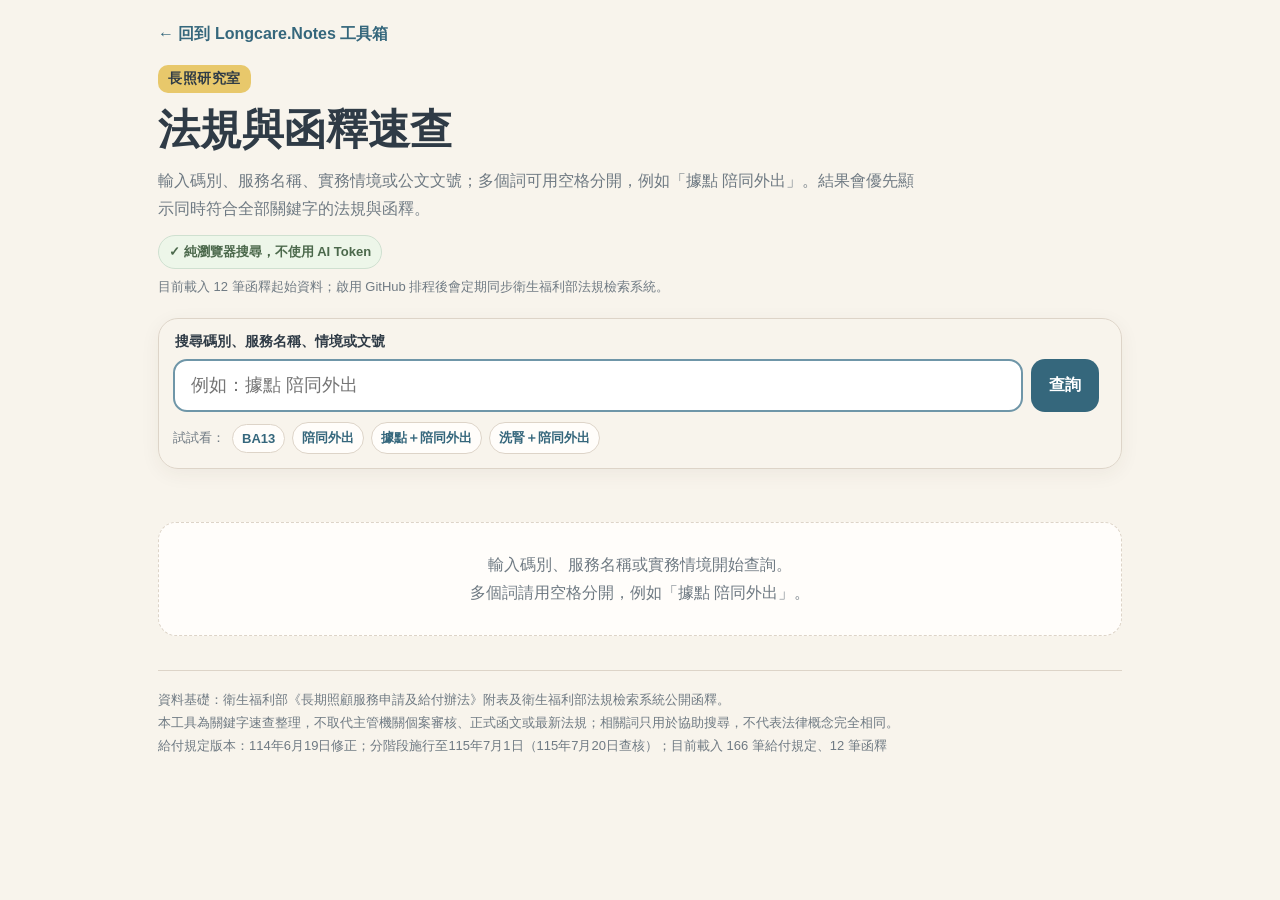
==== commit a3a2c9f6: "Add files via upload" ====
--- a/law/index.html
+++ b/law/index.html
@@ -701,7 +701,18 @@
 
       const renderSourceLink = item => {
         const url = safeUrl(item.source || item.sourceUrl || item.url);
-        return url ? `<a class="source-link" href="${escapeHtml(url)}" target="_blank" rel="noopener noreferrer">查看官方或政府公開來源 <span aria-hidden="true">↗</span></a>` : '';
+        if (!url) return '';
+        const sourceText = asText(item.status || item.agency || item.sourceName || item.sourceTitle);
+        const isTaoyuanIndex = /桃園/.test(sourceText) || url.includes('care.tycg.gov.tw') || url.includes('ws.tycg.gov.tw');
+        const label = isTaoyuanIndex ? '開啟此函釋／附件' : '查看官方或政府公開來源';
+        const archiveUrl = isTaoyuanIndex && !url.includes('cp.aspx?n=412')
+          ? '<a class="source-link secondary" href="https://care.tycg.gov.tw/cp.aspx?n=412" target="_blank" rel="noopener noreferrer">查看桃園函釋彙整頁 <span aria-hidden="true">↗</span></a>'
+          : '';
+        const alternate = safeUrl(item.alternateSource);
+        const alternateLink = alternate && alternate !== url
+          ? `<a class="source-link secondary" href="${escapeHtml(alternate)}" target="_blank" rel="noopener noreferrer">查看備用來源 <span aria-hidden="true">↗</span></a>`
+          : '';
+        return `<a class="source-link" href="${escapeHtml(url)}" target="_blank" rel="noopener noreferrer">${label} <span aria-hidden="true">↗</span></a>${archiveUrl}${alternateLink}`;
       };
 
       const renderCodeCard = (result, tokenSets) => {
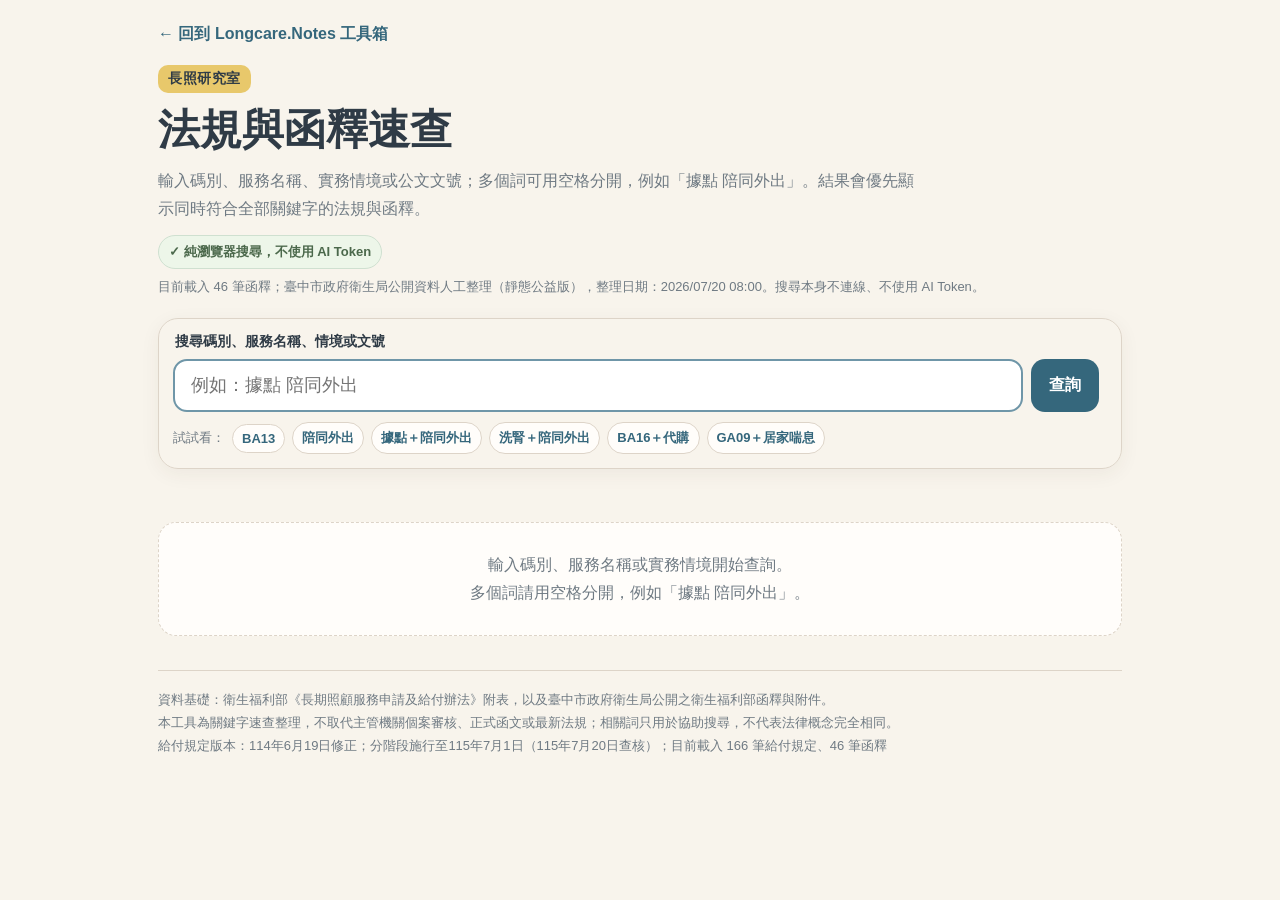
==== commit 79a061ea: "Add files via upload" ====
--- a/law/index.html
+++ b/law/index.html
@@ -469,7 +469,7 @@
       <h1>法規與函釋速查</h1>
       <p class="subtitle">輸入碼別、服務名稱、實務情境或公文文號；多個詞可用空格分開，例如「據點 陪同外出」。結果會優先顯示同時符合全部關鍵字的法規與函釋。</p>
       <div class="local-search-note">✓ 純瀏覽器搜尋，不使用 AI Token</div>
-      <div id="syncStatus" class="sync-note">函釋資料由衛生福利部法規檢索系統定期同步。</div>
+      <div id="syncStatus" class="sync-note">已內建臺中市政府衛生局公開函釋整理，不需等待線上同步。</div>
     </header>
 
     <main>
@@ -486,6 +486,8 @@
           <button class="example-button" type="button" data-query="陪同外出">陪同外出</button>
           <button class="example-button" type="button" data-query="據點 陪同外出">據點＋陪同外出</button>
           <button class="example-button" type="button" data-query="洗腎 陪同外出">洗腎＋陪同外出</button>
+          <button class="example-button" type="button" data-query="BA16 代購">BA16＋代購</button>
+          <button class="example-button" type="button" data-query="GA09 居家喘息">GA09＋居家喘息</button>
         </div>
         <div id="expandedTerms" class="expanded-terms" hidden></div>
       </section>
@@ -495,7 +497,7 @@
     </main>
 
     <footer>
-      <div>資料基礎：衛生福利部《長期照顧服務申請及給付辦法》附表及衛生福利部法規檢索系統公開函釋。</div>
+      <div>資料基礎：衛生福利部《長期照顧服務申請及給付辦法》附表，以及臺中市政府衛生局公開之衛生福利部函釋與附件。</div>
       <div>本工具為關鍵字速查整理，不取代主管機關個案審核、正式函文或最新法規；相關詞只用於協助搜尋，不代表法律概念完全相同。</div>
       <div id="dataVersion">資料版本：請以 data.js 標示版本為準。</div>
     </footer>
@@ -522,6 +524,10 @@
 
       const RELATED_TERM_GROUPS = [
         ['BA13', '陪同外出', '陪同就醫', '外出陪同'],
+        ['BA16', '代購', '代領', '代送', '代購或代領或代送服務', '代購餐食', '代領藥品', '藥品代購', '代購成藥'],
+        ['GA09', '居家喘息', '喘息服務', '居家喘息服務'],
+        ['DA01', '交通接送', '就醫接送', '復健接送'],
+        ['BA24', '協助排泄', '排泄', '失禁處理'],
         ['據點', 'C據點', 'C級巷弄長照站', '巷弄長照站', '社區照顧關懷據點'],
         ['洗腎', '血液透析', '透析'],
         ['復健', '復能', '物理治療', '職能治療']
@@ -614,10 +620,21 @@
         { value: item.status, weight: 8 }
       ];
 
+      const sourceQuality = item => {
+        const url = safeUrl(item.source || item.sourceUrl || item.url);
+        if (!url) return 0;
+        if (/\.(pdf|doc|docx|odt)(?:$|[?#])/i.test(url)) return 120;
+        if (/\/\d+\/post(?:$|[?#])/.test(url)) return 90;
+        if (/health\.taichung\.gov\.tw/.test(url)) return 55;
+        if (/cp\.aspx\?n=412/.test(url)) return -80;
+        if (/health\.ntpc\.gov\.tw\/basic/.test(url)) return -70;
+        return 0;
+      };
+
       const scoreItem = (item, kind, tokenSets, rawQuery) => {
         const fields = fieldsFor(item, kind).map(field => ({ ...field, text: normalize(asText(field.value)) }));
         const matchedPhrases = [];
-        let score = 0;
+        let score = kind === 'interpretation' ? sourceQuality(item) : 0;
         let coverage = 0;
 
         tokenSets.forEach(alternatives => {
@@ -704,13 +721,23 @@
         if (!url) return '';
         const sourceText = asText(item.status || item.agency || item.sourceName || item.sourceTitle);
         const isTaoyuanIndex = /桃園/.test(sourceText) || url.includes('care.tycg.gov.tw') || url.includes('ws.tycg.gov.tw');
-        const label = isTaoyuanIndex ? '開啟此函釋／附件' : '查看官方或政府公開來源';
+        const isTaoyuanArchive = url.includes('care.tycg.gov.tw/cp.aspx?n=412');
+        const isNewTaipeiArchive = url.includes('health.ntpc.gov.tw/basic/');
+        const isTaichung = url.includes('health.taichung.gov.tw');
+        const isDirectFile = /\.(pdf|doc|docx|odt)(?:$|[?#])/i.test(url);
+        const label = isDirectFile
+          ? '直接開啟官方附件'
+          : (isTaichung
+            ? '開啟台中單篇公告（內含附件）'
+            : (isTaoyuanArchive
+              ? '開啟桃園函釋專區'
+              : (isNewTaipeiArchive ? '開啟新北函釋彙整頁' : (isTaoyuanIndex ? '開啟此函釋／附件' : '查看官方或政府公開來源'))));
         const archiveUrl = isTaoyuanIndex && !url.includes('cp.aspx?n=412')
           ? '<a class="source-link secondary" href="https://care.tycg.gov.tw/cp.aspx?n=412" target="_blank" rel="noopener noreferrer">查看桃園函釋彙整頁 <span aria-hidden="true">↗</span></a>'
           : '';
         const alternate = safeUrl(item.alternateSource);
         const alternateLink = alternate && alternate !== url
-          ? `<a class="source-link secondary" href="${escapeHtml(alternate)}" target="_blank" rel="noopener noreferrer">查看備用來源 <span aria-hidden="true">↗</span></a>`
+          ? `<a class="source-link secondary" href="${escapeHtml(alternate)}" target="_blank" rel="noopener noreferrer">查看官方公告頁 <span aria-hidden="true">↗</span></a>`
           : '';
         return `<a class="source-link" href="${escapeHtml(url)}" target="_blank" rel="noopener noreferrer">${label} <span aria-hidden="true">↗</span></a>${archiveUrl}${alternateLink}`;
       };
@@ -933,9 +960,8 @@
         });
       };
       const syncedAt = formatSyncTime(SYNC_META.syncedAt);
-      syncStatus.textContent = syncedAt
-        ? `函釋資料由衛生福利部法規檢索系統定期同步；最後成功同步：${syncedAt}，共 ${INTERPRETATION_ROWS.length} 筆。`
-        : `目前載入 ${INTERPRETATION_ROWS.length} 筆函釋起始資料；啟用 GitHub 排程後會定期同步衛生福利部法規檢索系統。`;
+      const sourceMode = asText(SYNC_META.mode) || '政府公開資料靜態整理';
+      syncStatus.textContent = `目前載入 ${INTERPRETATION_ROWS.length} 筆函釋；${sourceMode}${syncedAt ? `，整理日期：${syncedAt}` : ''}。搜尋本身不連線、不使用 AI Token。`;
 
       try {
         q.value = new URL(location.href).searchParams.get('q') || '';
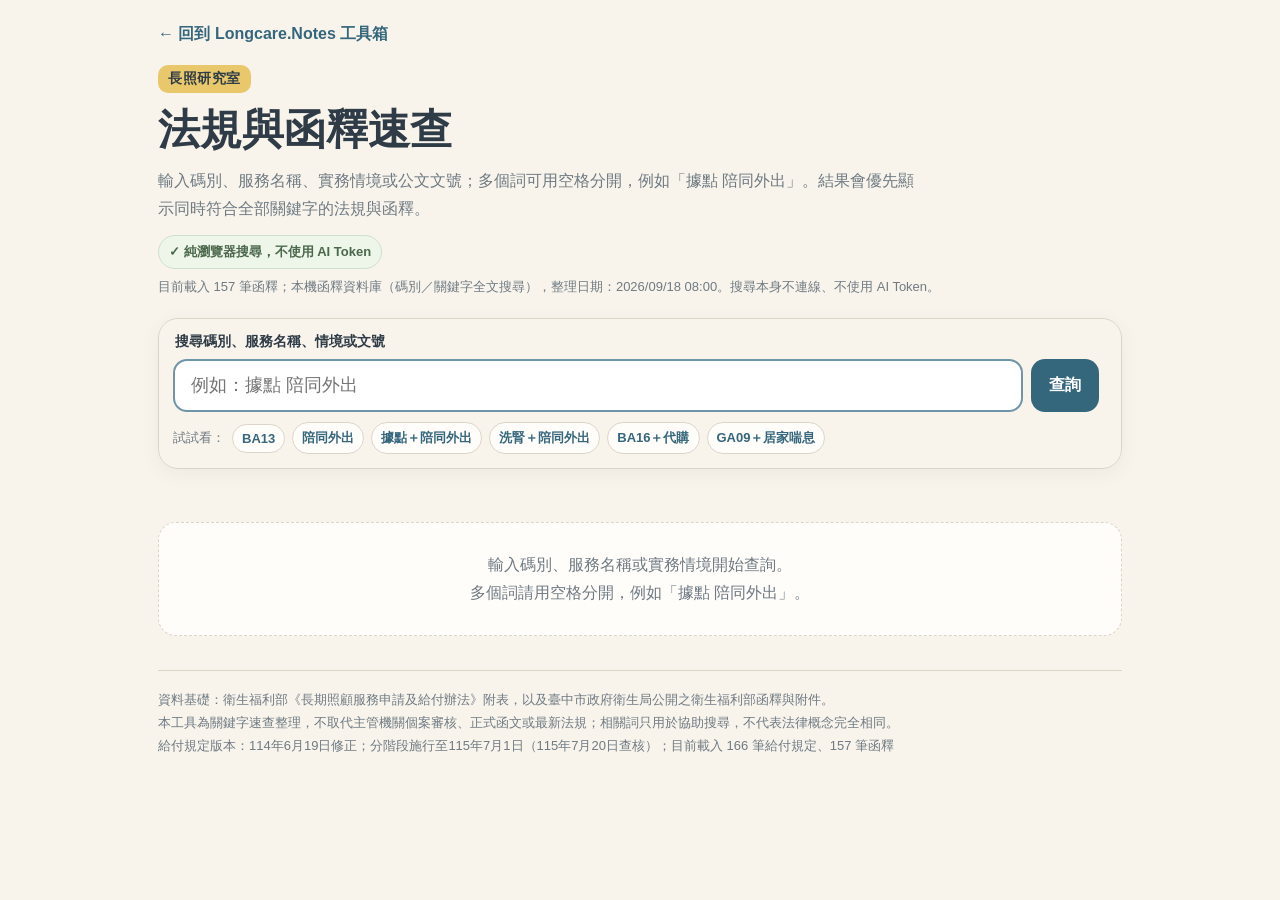
==== commit 5a911d76: "Add files via upload" ====
--- a/law/index.html
+++ b/law/index.html
@@ -719,27 +719,11 @@
       const renderSourceLink = item => {
         const url = safeUrl(item.source || item.sourceUrl || item.url);
         if (!url) return '';
-        const sourceText = asText(item.status || item.agency || item.sourceName || item.sourceTitle);
-        const isTaoyuanIndex = /桃園/.test(sourceText) || url.includes('care.tycg.gov.tw') || url.includes('ws.tycg.gov.tw');
-        const isTaoyuanArchive = url.includes('care.tycg.gov.tw/cp.aspx?n=412');
-        const isNewTaipeiArchive = url.includes('health.ntpc.gov.tw/basic/');
-        const isTaichung = url.includes('health.taichung.gov.tw');
-        const isDirectFile = /\.(pdf|doc|docx|odt)(?:$|[?#])/i.test(url);
-        const label = isDirectFile
-          ? '直接開啟官方附件'
-          : (isTaichung
-            ? '開啟台中單篇公告（內含附件）'
-            : (isTaoyuanArchive
-              ? '開啟桃園函釋專區'
-              : (isNewTaipeiArchive ? '開啟新北函釋彙整頁' : (isTaoyuanIndex ? '開啟此函釋／附件' : '查看官方或政府公開來源'))));
-        const archiveUrl = isTaoyuanIndex && !url.includes('cp.aspx?n=412')
-          ? '<a class="source-link secondary" href="https://care.tycg.gov.tw/cp.aspx?n=412" target="_blank" rel="noopener noreferrer">查看桃園函釋彙整頁 <span aria-hidden="true">↗</span></a>'
-          : '';
         const alternate = safeUrl(item.alternateSource);
         const alternateLink = alternate && alternate !== url
-          ? `<a class="source-link secondary" href="${escapeHtml(alternate)}" target="_blank" rel="noopener noreferrer">查看官方公告頁 <span aria-hidden="true">↗</span></a>`
+          ? `<a class="source-link secondary" href="${escapeHtml(alternate)}" target="_blank" rel="noopener noreferrer">點開全文（備用連結） <span aria-hidden="true">↗</span></a>`
           : '';
-        return `<a class="source-link" href="${escapeHtml(url)}" target="_blank" rel="noopener noreferrer">${label} <span aria-hidden="true">↗</span></a>${archiveUrl}${alternateLink}`;
+        return `<a class="source-link" href="${escapeHtml(url)}" target="_blank" rel="noopener noreferrer">點開全文 <span aria-hidden="true">↗</span></a>${alternateLink}`;
       };
 
       const renderCodeCard = (result, tokenSets) => {
@@ -884,7 +868,12 @@
           });
 
         codeMatches.sort((a, b) => sortMatches(a, b, tokens.length));
-        interpretationMatches.sort((a, b) => sortMatches(a, b, tokens.length));
+        // 函釋依日期新到舊排列；同日再以搜尋相關度排序。
+        interpretationMatches.sort((a, b) => {
+          const dateA = asText(a.item?.date || '000-00-00');
+          const dateB = asText(b.item?.date || '000-00-00');
+          return dateB.localeCompare(dateA, 'zh-Hant') || sortMatches(a, b, tokens.length);
+        });
 
         const shownCodes = codeMatches.slice(0, 30);
         const shownInterpretations = interpretationMatches.slice(0, 30);
